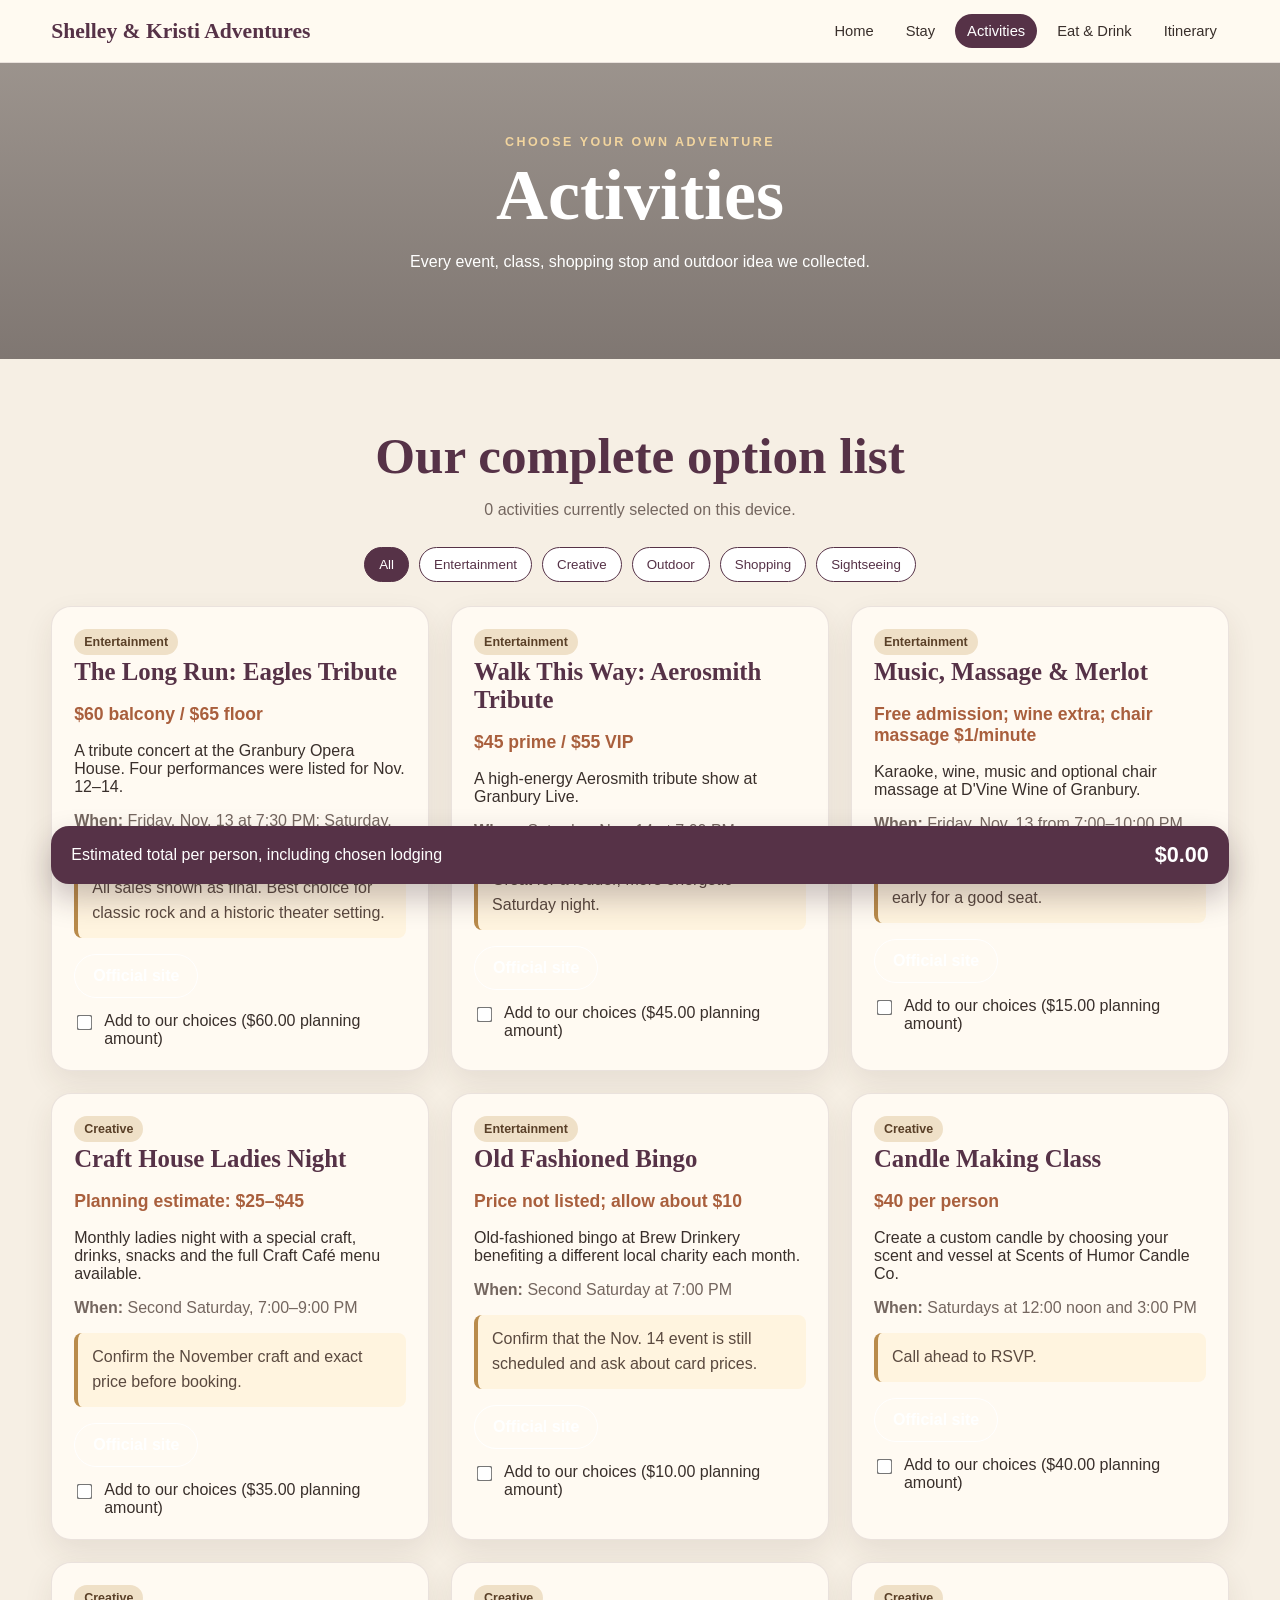
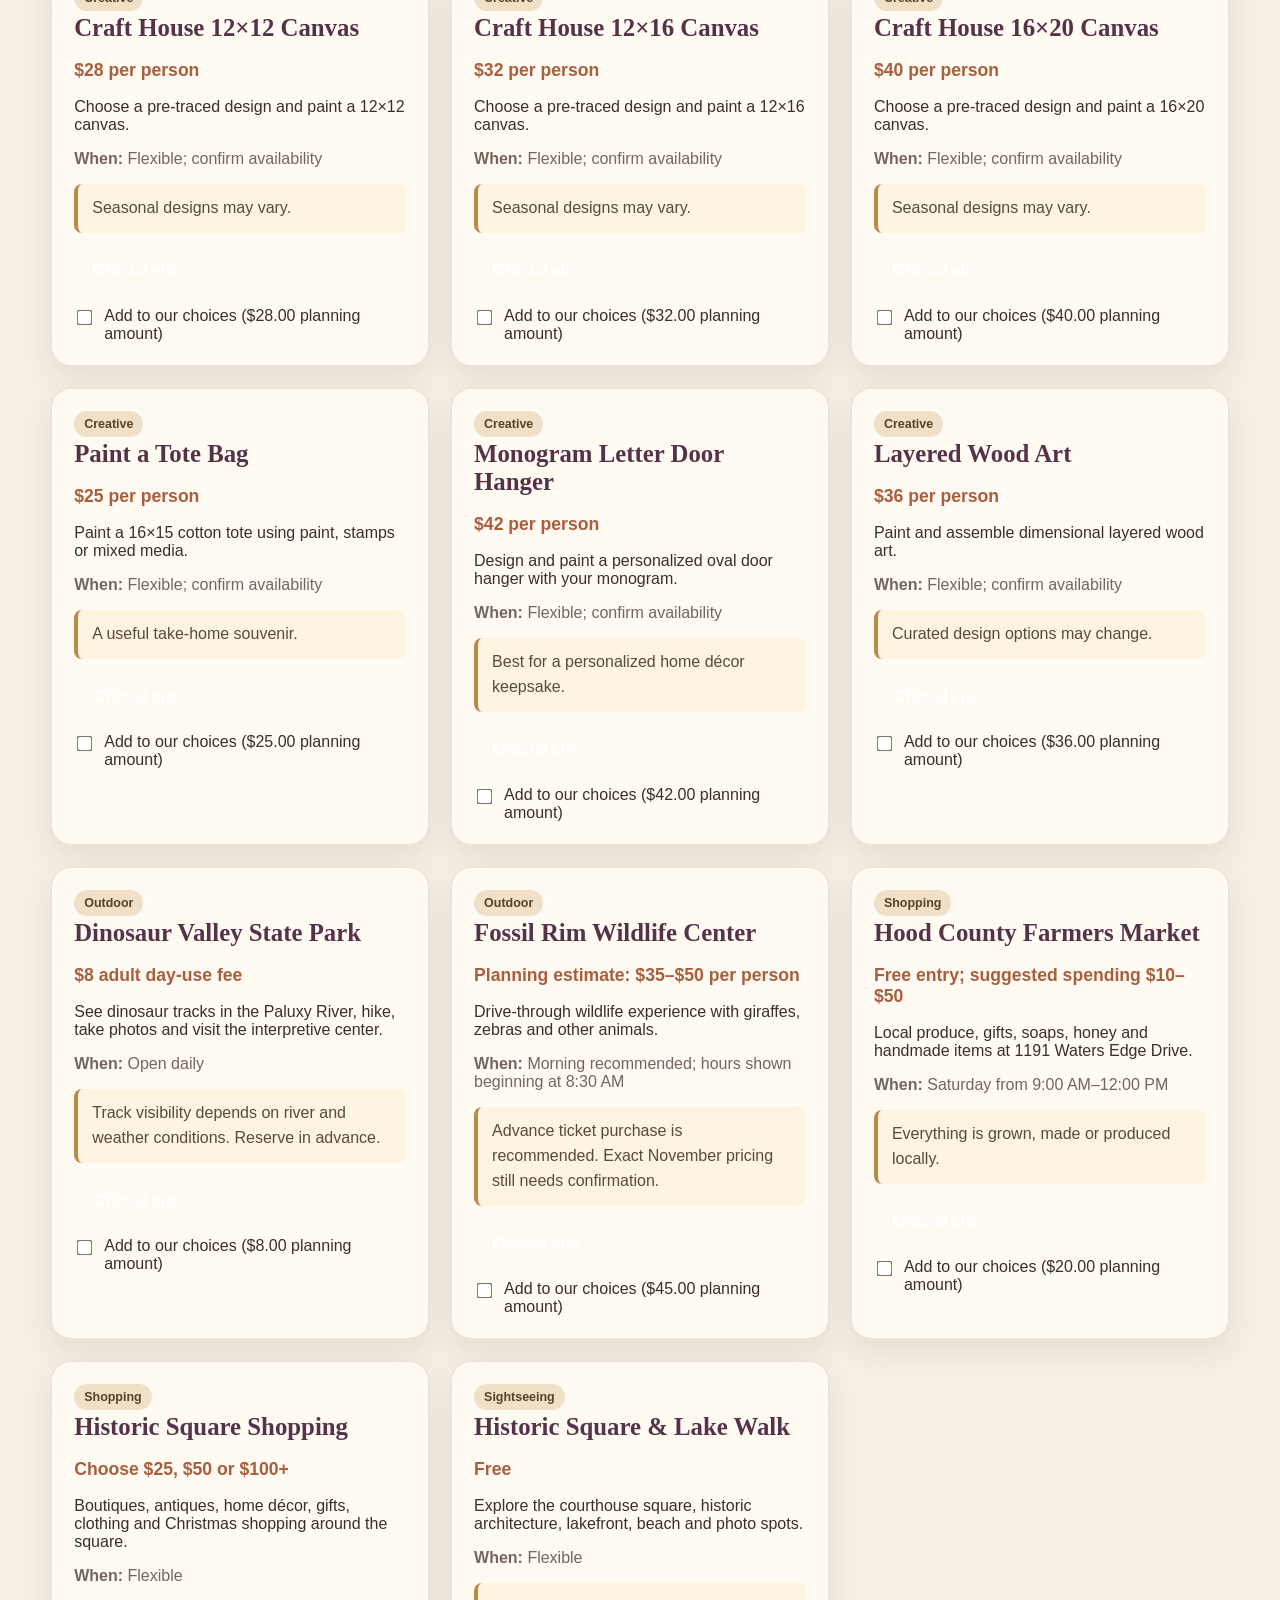
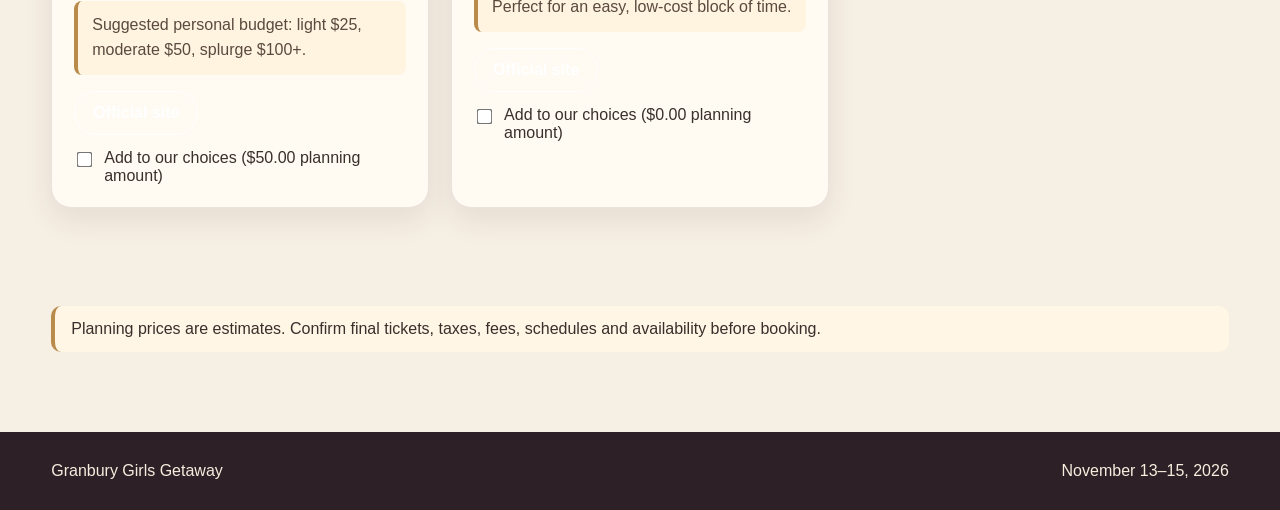
==== activities.html @ 243483af "Add files via upload" ====
<!doctype html><html lang="en"><head><meta charset="utf-8"><meta name="viewport" content="width=device-width,initial-scale=1"><title>Activities | Granbury Girls Getaway</title><link rel="stylesheet" href="styles.css"></head><body>
<header class="site-header"><div class="container nav"><a class="brand" href="index.html">Shelley &amp; Kristi Adventures</a><button class="menu-toggle" id="menu-toggle" type="button">☰</button><nav class="nav-links" id="nav-links"><a href="index.html">Home</a><a href="stay.html">Stay</a><a class="active" href="activities.html">Activities</a><a href="food.html">Eat &amp; Drink</a><a href="itinerary.html">Itinerary</a></nav></div></header>
<main><section class="hero-mini"><div class="container"><div class="eyebrow">Choose your own adventure</div><h1>Activities</h1><p>Every event, class, shopping stop and outdoor idea we collected.</p></div></section>
<section><div class="container"><div class="section-title"><h2>Our complete option list</h2><p class="muted"><span id="choice-count">0</span> activities currently selected on this device.</p></div><div id="category-toolbar" class="toolbar"></div><div id="activity-list" class="grid grid-3"></div><div class="total-box"><span>Estimated total per person, including chosen lodging</span><strong id="trip-total">$0.00</strong></div><p class="notice">Planning prices are estimates. Confirm final tickets, taxes, fees, schedules and availability before booking.</p></div></section></main>
<footer class="footer"><div class="container footer-inner"><span>Granbury Girls Getaway</span><span>November 13–15, 2026</span></div></footer><script src="app.js"></script></body></html>
---- styles.css ----
:root{
  --cream:#f7efe3; --paper:#fffaf2; --plum:#563247; --gold:#b98b4b;
  --rust:#a95f3d; --sage:#6f7b63; --ink:#392f2b; --muted:#74665f;
}
*{box-sizing:border-box}
html{scroll-behavior:smooth}
body{margin:0;font-family:Inter,Arial,sans-serif;background:var(--cream);color:var(--ink)}
a{color:inherit}
img{max-width:100%;display:block}
.container{width:min(1180px,92%);margin:auto}
.site-header{position:sticky;top:0;z-index:50;background:rgba(255,250,242,.96);backdrop-filter:blur(8px);border-bottom:1px solid rgba(86,50,71,.12)}
.nav{display:flex;align-items:center;justify-content:space-between;padding:14px 0;gap:20px}
.brand{font-family:Georgia,serif;color:var(--plum);font-size:1.35rem;font-weight:700}
.nav-links{display:flex;flex-wrap:wrap;gap:8px}
.nav-links a{padding:9px 12px;border-radius:999px;text-decoration:none;font-size:.92rem}
.nav-links a:hover,.nav-links a.active{background:var(--plum);color:white}
.hero{min-height:72vh;background:linear-gradient(rgba(25,18,20,.36),rgba(25,18,20,.55)),url('assets/hero-shopping.png') center/cover;display:grid;place-items:center;text-align:center;color:white}
.hero-card{max-width:820px;padding:32px;background:rgba(45,28,36,.48);border:1px solid rgba(255,255,255,.25);border-radius:24px}
.eyebrow{text-transform:uppercase;letter-spacing:.2em;font-weight:700;font-size:.78rem;color:#f1d49e}
h1,h2,h3{font-family:Georgia,serif;color:var(--plum)}
.hero h1{color:white;font-size:clamp(2.7rem,7vw,5.8rem);margin:.3rem 0}
.hero p{font-size:1.12rem;line-height:1.6}
.btn{display:inline-flex;align-items:center;justify-content:center;gap:8px;padding:12px 18px;border:none;border-radius:999px;background:var(--plum);color:white;text-decoration:none;font-weight:700;cursor:pointer}
.btn.secondary{background:transparent;border:1px solid currentColor}
.btn.gold{background:var(--gold);color:#261b16}
.hero-actions{display:flex;gap:12px;justify-content:center;flex-wrap:wrap;margin-top:22px}
section{padding:64px 0}
.section-title{text-align:center;max-width:760px;margin:0 auto 28px}
.section-title h2{font-size:clamp(2rem,4vw,3.2rem);margin:.2rem 0}
.grid{display:grid;gap:22px}
.grid-3{grid-template-columns:repeat(3,1fr)}
.grid-2{grid-template-columns:repeat(2,1fr)}
.card{background:var(--paper);border:1px solid rgba(86,50,71,.12);border-radius:20px;overflow:hidden;box-shadow:0 12px 30px rgba(64,43,34,.09)}
.card-body{padding:22px}
.card h3{margin:.2rem 0 .5rem;font-size:1.55rem}
.badge{display:inline-block;padding:6px 10px;border-radius:999px;background:#efe0c7;color:#5a4028;font-size:.78rem;font-weight:700}
.price{font-size:1.1rem;font-weight:800;color:var(--rust)}
.muted{color:var(--muted)}
.card-actions{display:flex;gap:10px;flex-wrap:wrap;margin-top:16px}
.checkrow{display:flex;align-items:flex-start;gap:10px;margin-top:14px}
.checkrow input{margin-top:4px;transform:scale(1.2)}
.panel{background:var(--paper);border-radius:22px;padding:24px;border:1px solid rgba(86,50,71,.12)}
.toolbar{display:flex;gap:10px;flex-wrap:wrap;justify-content:center;margin-bottom:24px}
.toolbar button{border:1px solid var(--plum);background:white;color:var(--plum);padding:9px 14px;border-radius:999px;cursor:pointer}
.toolbar button.active{background:var(--plum);color:white}
.total-box{position:sticky;bottom:16px;margin:24px auto 0;background:var(--plum);color:white;padding:16px 20px;border-radius:18px;display:flex;justify-content:space-between;gap:16px;align-items:center;box-shadow:0 14px 30px rgba(40,20,30,.25)}
.total-box strong{font-size:1.35rem}
.itinerary-day{min-height:180px}
.itinerary-list{list-style:none;padding:0;margin:0}
.itinerary-list li{display:flex;justify-content:space-between;gap:10px;padding:10px 0;border-bottom:1px dashed rgba(86,50,71,.2)}
.hero-mini{padding:72px 0;background:linear-gradient(rgba(30,20,20,.42),rgba(30,20,20,.55)),url('assets/fall-road.jpg') center/cover;color:white;text-align:center}
.hero-mini h1{color:white;font-size:clamp(2.4rem,6vw,4.5rem);margin:.3rem 0}
.footer{background:#2d2026;color:#f8eddf;padding:30px 0;text-align:center}
.countdown{display:grid;grid-template-columns:repeat(4,1fr);gap:10px;max-width:560px;margin:22px auto}
.countdown div{background:rgba(255,255,255,.12);padding:14px;border-radius:14px}
.countdown strong{display:block;font-size:1.7rem}
.profiles{display:grid;grid-template-columns:1fr 1fr;gap:24px;align-items:center}
.profile{display:flex;gap:18px;align-items:center;background:var(--paper);padding:18px;border-radius:18px}
.profile img{width:110px;height:110px;border-radius:50%;object-fit:cover}
.notice{padding:14px 16px;border-left:4px solid var(--gold);background:#fff6e6;border-radius:10px}
@media(max-width:850px){
  .grid-3,.grid-2,.profiles{grid-template-columns:1fr}
  .nav{align-items:flex-start;flex-direction:column}
  .countdown{grid-template-columns:repeat(2,1fr)}
  .hero{min-height:64vh}
}


/* ===== PROFESSIONAL HOMEPAGE REDESIGN ===== */

body {
  background: #f6efe4;
}

.brand {
  text-decoration: none;
}

.menu-toggle {
  display: none;
  border: 1px solid rgba(86,50,71,.2);
  background: #fffaf2;
  color: var(--plum);
  border-radius: 10px;
  padding: 8px 11px;
  font-size: 1.2rem;
  cursor: pointer;
}

.home-hero {
  position: relative;
  min-height: 78vh;
  background-image: url("assets/hero-shopping.png");
  background-position: center;
  background-size: cover;
  overflow: hidden;
}

.hero-overlay {
  position: absolute;
  inset: 0;
  background:
    linear-gradient(90deg, rgba(30,20,24,.78), rgba(30,20,24,.34)),
    linear-gradient(0deg, rgba(30,20,24,.48), rgba(30,20,24,.08));
}

.hero-content {
  position: relative;
  z-index: 2;
  display: flex;
  min-height: 78vh;
  flex-direction: column;
  justify-content: center;
  align-items: flex-start;
  text-align: left;
  color: #fff;
  max-width: 1180px;
}

.hero-kicker,
.section-kicker {
  text-transform: uppercase;
  letter-spacing: .18em;
  font-weight: 800;
  font-size: .78rem;
}

.hero-kicker {
  color: #efd19a;
}

.home-hero h1 {
  max-width: 760px;
  margin: .45rem 0 .8rem;
  color: #fff;
  font-size: clamp(3rem, 7vw, 6.5rem);
  line-height: .98;
}

.home-hero p {
  max-width: 680px;
  margin: 0;
  font-size: clamp(1rem, 2vw, 1.25rem);
  line-height: 1.7;
}

.home-hero .countdown {
  margin: 26px 0 0;
  width: min(560px,100%);
}

.home-hero .countdown div {
  background: rgba(255,255,255,.14);
  border: 1px solid rgba(255,255,255,.22);
  backdrop-filter: blur(8px);
  text-align: center;
}

.btn.glass {
  background: rgba(255,255,255,.1);
  border: 1px solid rgba(255,255,255,.72);
  color: #fff;
}

.intro-band {
  padding: 54px 0 36px;
  background: #fffaf2;
}

.intro-copy {
  max-width: 860px;
  text-align: center;
}

.section-kicker {
  color: var(--rust);
}

.intro-copy h2,
.feature-panel h2,
.photo-story-copy h2 {
  font-size: clamp(2rem,4vw,3.35rem);
  margin: .45rem 0 .8rem;
}

.intro-copy p {
  color: var(--muted);
  font-size: 1.06rem;
  line-height: 1.8;
}

.quick-links-section {
  padding: 24px 0 70px;
  background: #fffaf2;
}

.quick-grid {
  display: grid;
  grid-template-columns: repeat(4,1fr);
  gap: 18px;
}

.quick-card {
  position: relative;
  min-height: 300px;
  overflow: hidden;
  border-radius: 22px;
  background-size: cover;
  background-position: center;
  text-decoration: none;
  color: #fff;
  box-shadow: 0 14px 30px rgba(52,35,28,.14);
  transition: transform .25s ease, box-shadow .25s ease;
}

.quick-card:hover {
  transform: translateY(-6px);
  box-shadow: 0 22px 38px rgba(52,35,28,.2);
}

.quick-card-shade {
  position: absolute;
  inset: 0;
  background: linear-gradient(0deg,rgba(28,18,22,.85),rgba(28,18,22,.08));
}

.quick-card-content {
  position: absolute;
  inset: auto 0 0;
  z-index: 2;
  padding: 24px;
}

.quick-icon {
  display: block;
  margin-bottom: 8px;
  font-size: 2rem;
}

.quick-label {
  display: block;
  font-family: Georgia,serif;
  font-size: 1.8rem;
  font-weight: 700;
}

.quick-card small {
  display: block;
  margin-top: 7px;
  line-height: 1.5;
  color: rgba(255,255,255,.88);
}

.quick-stay {
  background-image: url("assets/fall-road.jpg");
}

.quick-activities {
  background-image: url("assets/granbury-street.jpg");
}

.quick-food {
  background-image:
    linear-gradient(rgba(86,50,71,.22),rgba(86,50,71,.22)),
    url("assets/fall-road.jpg");
  background-position: 65% 26%;
}

.quick-itinerary {
  background-image:
    linear-gradient(rgba(86,50,71,.18),rgba(86,50,71,.18)),
    url("assets/hero-shopping.png");
  background-position: 78% center;
}

.planner-preview {
  padding: 72px 0;
  background: #ead9c1;
}

.planner-grid {
  display: grid;
  grid-template-columns: 1.08fr .92fr;
  gap: 24px;
}

.feature-panel {
  padding: 34px;
  border: 1px solid rgba(86,50,71,.11);
  border-radius: 24px;
  background: rgba(255,250,242,.92);
}

.stats-grid {
  display: grid;
  grid-template-columns: repeat(3,1fr);
  gap: 14px;
  margin: 26px 0 18px;
}

.stat-box {
  min-height: 118px;
  padding: 18px;
  border-radius: 16px;
  background: #f2e5d3;
}

.stat-label {
  display: block;
  min-height: 40px;
  color: var(--muted);
  font-size: .84rem;
  line-height: 1.35;
}

.stat-box strong {
  display: block;
  margin-top: 8px;
  color: var(--plum);
  font-size: 1.45rem;
}

.text-link {
  color: var(--plum);
  font-weight: 800;
  text-decoration: none;
}

.text-link:hover {
  color: var(--rust);
}

.mood-panel {
  background: var(--plum);
  color: #fff;
}

.mood-panel h2 {
  color: #fff;
}

.mood-panel .section-kicker {
  color: #efd19a;
}

.mood-panel .text-link {
  color: #f4dba9;
}

.mood-list {
  display: grid;
  grid-template-columns: 1fr 1fr;
  gap: 12px;
  margin: 24px 0 28px;
}

.mood-list span {
  padding: 13px 14px;
  border: 1px solid rgba(255,255,255,.16);
  border-radius: 14px;
  background: rgba(255,255,255,.08);
}

.photo-story {
  display: grid;
  grid-template-columns: 1.25fr .75fr;
  min-height: 520px;
  padding: 0;
  background: #fffaf2;
}

.photo-story-image {
  min-height: 520px;
  background: url("assets/granbury-street.jpg") center/cover;
}

.photo-story-copy {
  display: flex;
  flex-direction: column;
  justify-content: center;
  align-items: flex-start;
  padding: 56px;
}

.photo-story-copy p {
  color: var(--muted);
  line-height: 1.75;
  margin-bottom: 24px;
}

.closing-banner {
  padding: 54px 0;
  background: var(--plum);
  color: #fff;
  text-align: center;
}

.closing-banner p {
  margin: 0;
  font-family: Georgia,serif;
  font-size: clamp(1.8rem,4vw,3.2rem);
  font-style: italic;
}

.closing-banner span {
  display: block;
  margin-top: 12px;
  color: #e6c887;
  text-transform: uppercase;
  letter-spacing: .2em;
  font-size: .78rem;
  font-weight: 800;
}

.footer-inner {
  display: flex;
  justify-content: space-between;
  gap: 16px;
}

@media (max-width: 1000px) {
  .quick-grid {
    grid-template-columns: repeat(2,1fr);
  }

  .planner-grid,
  .photo-story {
    grid-template-columns: 1fr;
  }

  .photo-story-image {
    min-height: 400px;
  }
}

@media (max-width: 760px) {
  .menu-toggle {
    display: block;
  }

  .nav {
    flex-direction: row;
    align-items: center;
  }

  .nav-links {
    display: none;
    width: 100%;
    flex-direction: column;
    padding-top: 10px;
  }

  .nav-links.open {
    display: flex;
  }

  .site-header .container {
    flex-wrap: wrap;
  }

  .home-hero,
  .hero-content {
    min-height: 72vh;
  }

  .hero-content {
    align-items: center;
    text-align: center;
  }

  .home-hero .countdown {
    margin-left: auto;
    margin-right: auto;
  }

  .quick-grid,
  .stats-grid,
  .mood-list {
    grid-template-columns: 1fr;
  }

  .quick-card {
    min-height: 240px;
  }

  .feature-panel,
  .photo-story-copy {
    padding: 28px 22px;
  }

  .footer-inner {
    flex-direction: column;
  }
}


/* ===== FACEBOOK EVENT ===== */

.facebook-btn {
  background: #1877f2;
  color: #fff;
}

.facebook-btn:hover {
  background: #0f63d4;
}

.facebook-event-section {
  padding: 54px 0;
  background: #fffaf2;
}

.facebook-event-card {
  display: grid;
  grid-template-columns: auto 1fr auto;
  align-items: center;
  gap: 22px;
  padding: 26px 30px;
  border: 1px solid rgba(24,119,242,.16);
  border-radius: 22px;
  background: #f7fbff;
  box-shadow: 0 12px 28px rgba(39,66,104,.08);
}

.facebook-event-icon {
  display: grid;
  place-items: center;
  width: 58px;
  height: 58px;
  border-radius: 16px;
  background: #1877f2;
  color: #fff;
  font-family: Arial, Helvetica, sans-serif;
  font-size: 2rem;
  font-weight: 800;
}

.facebook-event-copy h2 {
  margin: .25rem 0 .45rem;
  font-size: clamp(1.8rem,3vw,2.6rem);
}

.facebook-event-copy p {
  margin: 0;
  color: var(--muted);
  line-height: 1.7;
}

@media (max-width: 760px) {
  .facebook-event-card {
    grid-template-columns: 1fr;
    text-align: center;
  }

  .facebook-event-icon {
    margin: 0 auto;
  }

  .facebook-event-card .btn {
    width: 100%;
  }
}


/* ===== FINAL REDESIGN OVERRIDES ===== */
.hero-content-right{
  align-items:flex-end;
  text-align:right;
  margin-left:auto;
  padding-left:48%;
  padding-right:2%;
}
.hero-content-right h1,
.hero-content-right p{
  margin-left:auto;
}
.hero-content-right .countdown{
  margin-left:auto;
  margin-right:0;
}
.hero-actions-right{
  width:100%;
  justify-content:flex-end;
}
.home-hero .hero-overlay{
  background:
    linear-gradient(90deg, rgba(20,14,16,.04) 0%, rgba(20,14,16,.10) 38%, rgba(20,14,16,.72) 67%, rgba(20,14,16,.88) 100%),
    linear-gradient(0deg, rgba(20,14,16,.28), rgba(20,14,16,.05));
}
.card-note{
  padding:12px 14px;
  border-left:4px solid var(--gold);
  border-radius:8px;
  background:#fff4df;
  color:#5a493f;
  line-height:1.55;
}
.pros-cons{
  display:grid;
  grid-template-columns:1fr 1fr;
  gap:14px;
  margin:18px 0;
}
.pros-cons > div{
  padding:14px;
  border-radius:12px;
  background:#f5ead9;
}
.pros-cons ul{
  margin:8px 0 0;
  padding-left:18px;
}
.itinerary-actions{
  display:flex;
  justify-content:center;
  gap:12px;
  flex-wrap:wrap;
  margin-top:24px;
}
.quick-food{
  background-image:
    linear-gradient(rgba(86,50,71,.25),rgba(86,50,71,.25)),
    url("assets/fall-road.jpg");
}
@media(max-width:900px){
  .hero-content-right{
    padding-left:36%;
  }
}
@media(max-width:760px){
  .hero-content-right{
    align-items:center;
    text-align:center;
    padding:24px 4%;
  }
  .hero-content-right .countdown{
    margin-left:auto;
    margin-right:auto;
  }
  .hero-actions-right{
    justify-content:center;
  }
  .home-hero .hero-overlay{
    background:rgba(20,14,16,.58);
  }
  .pros-cons{
    grid-template-columns:1fr;
  }
}
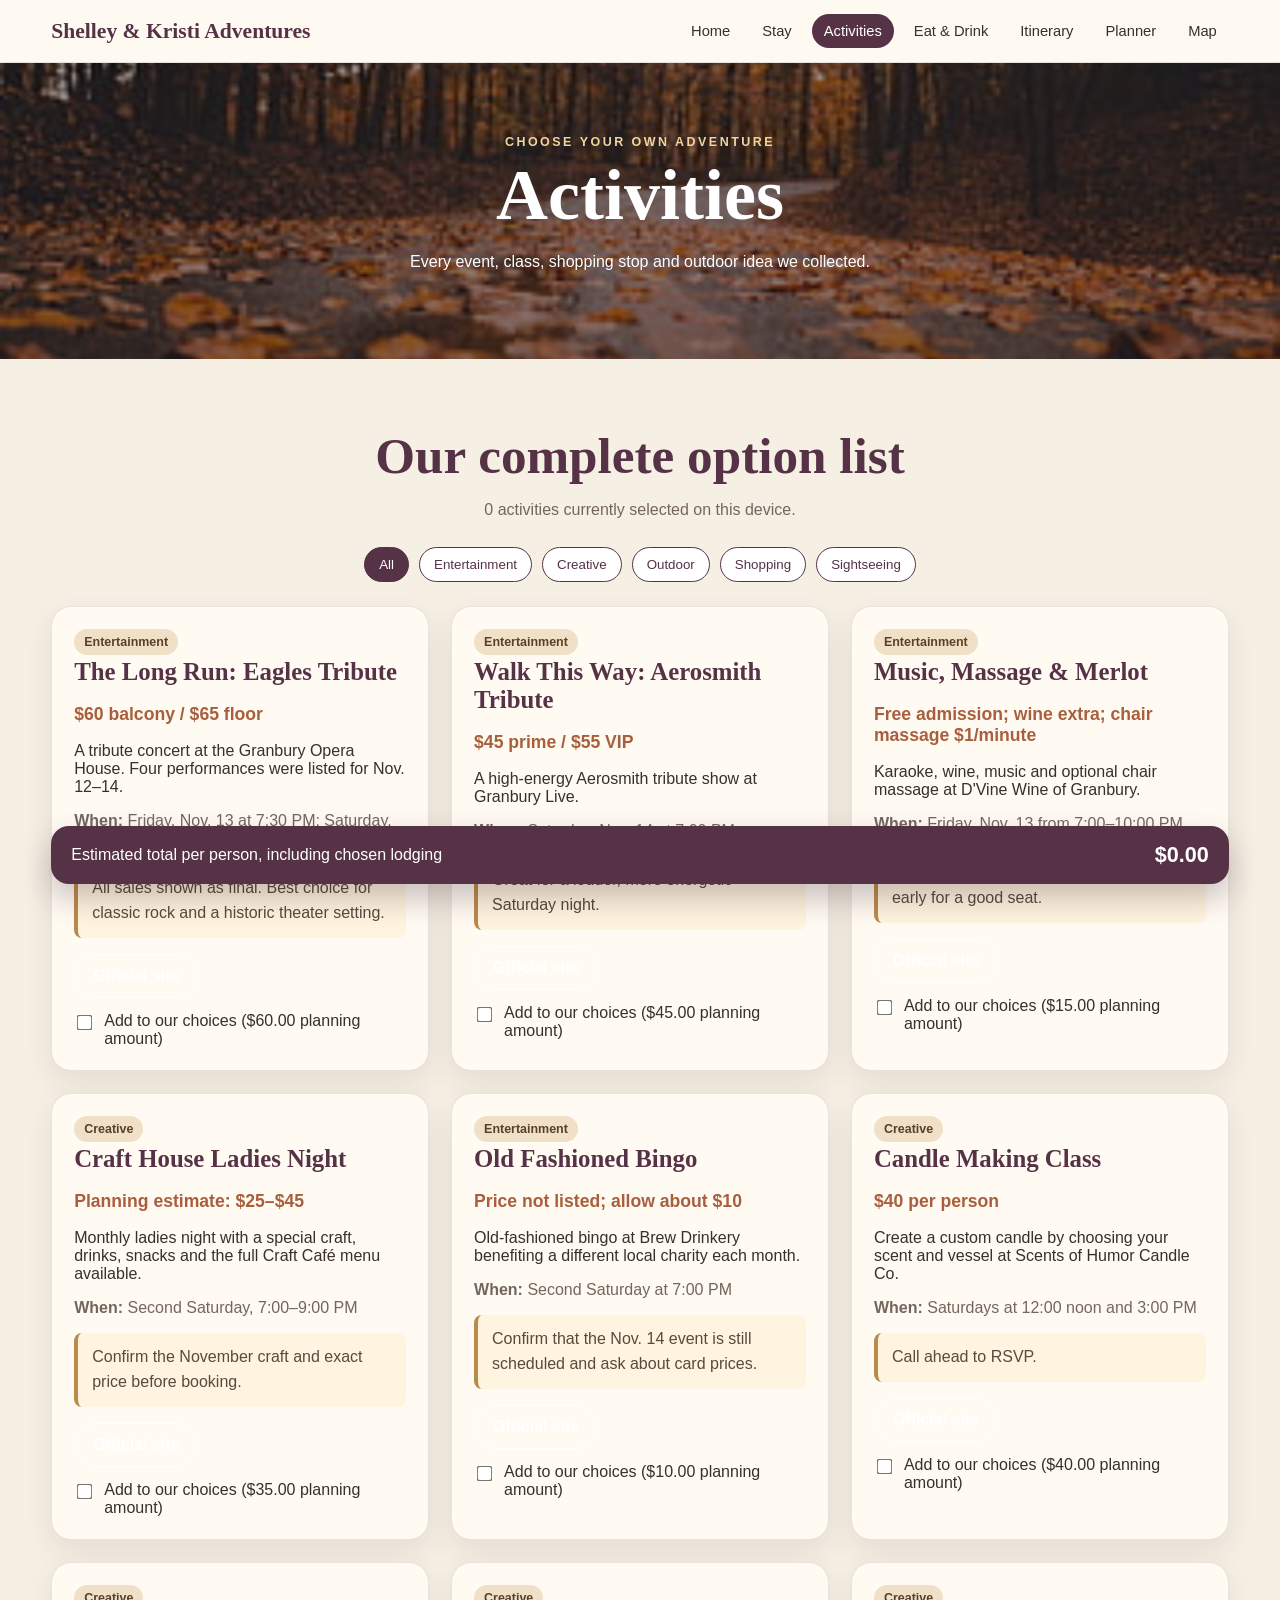
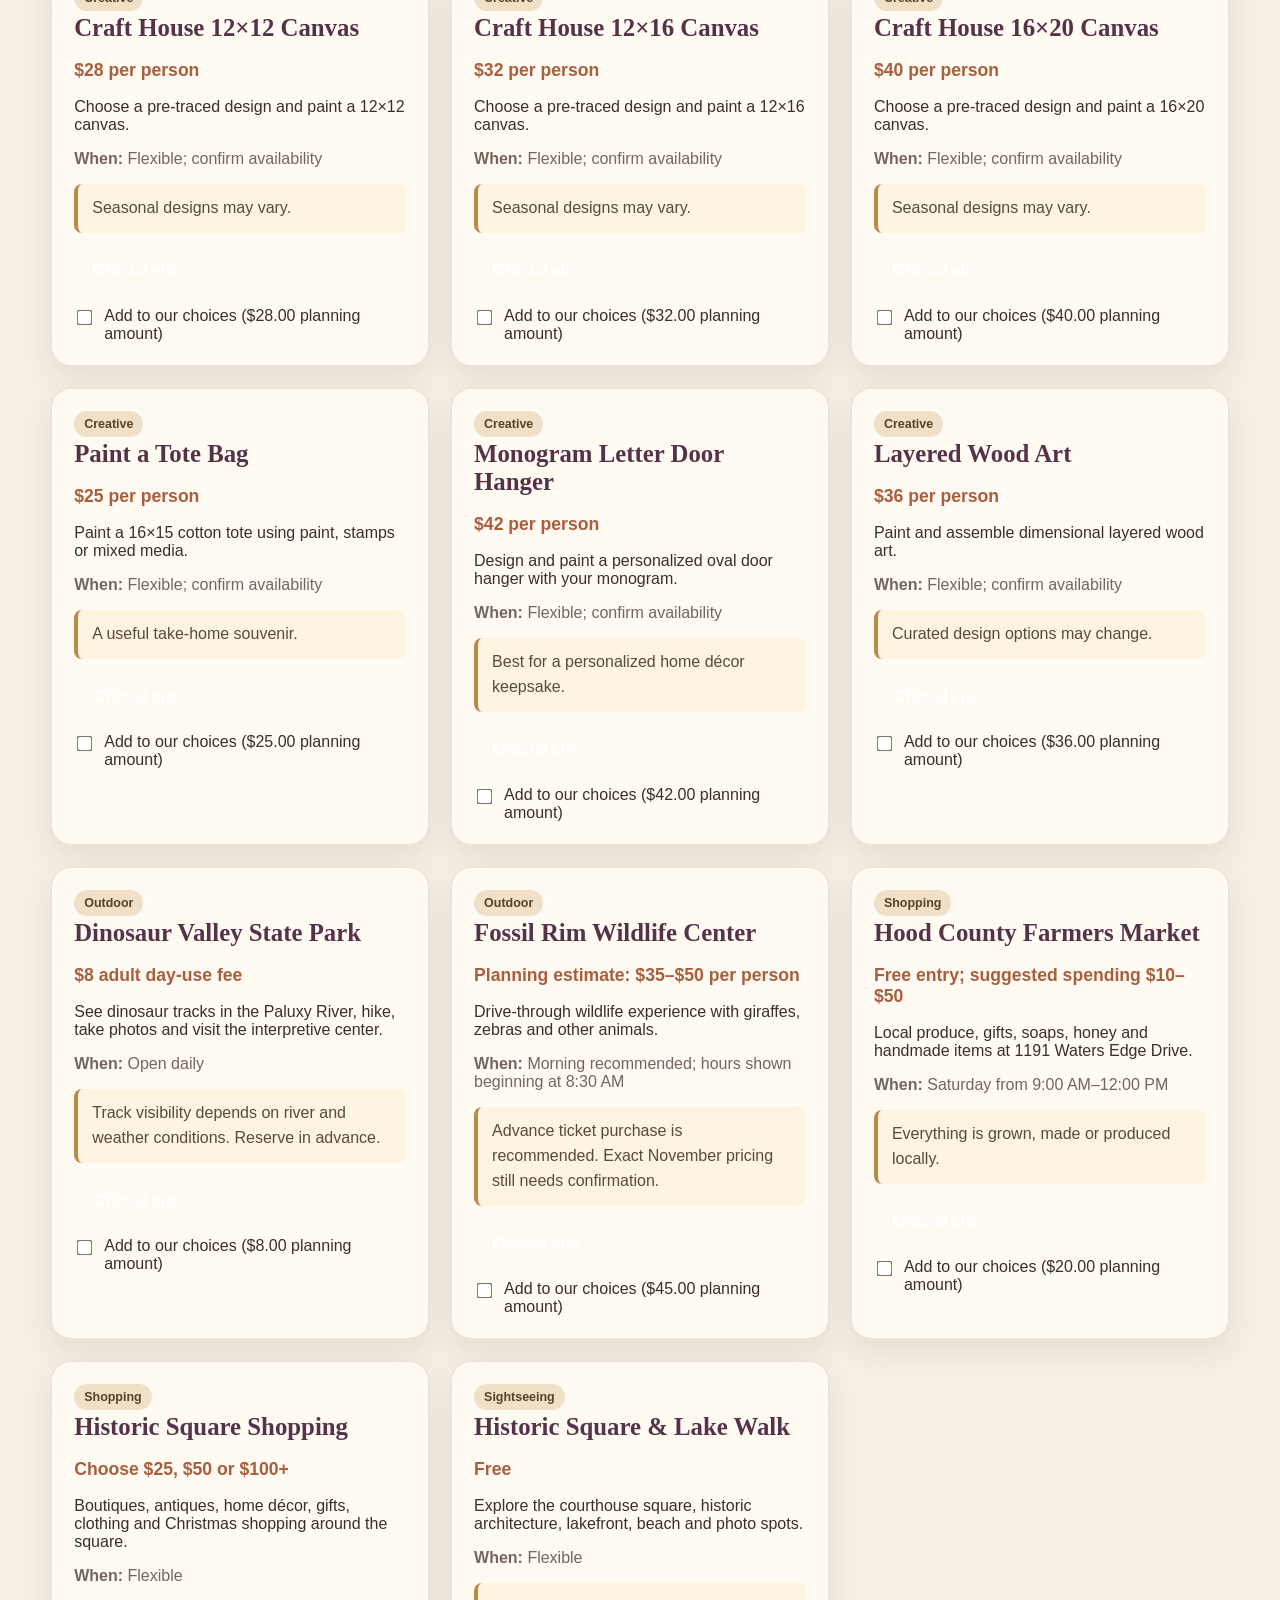
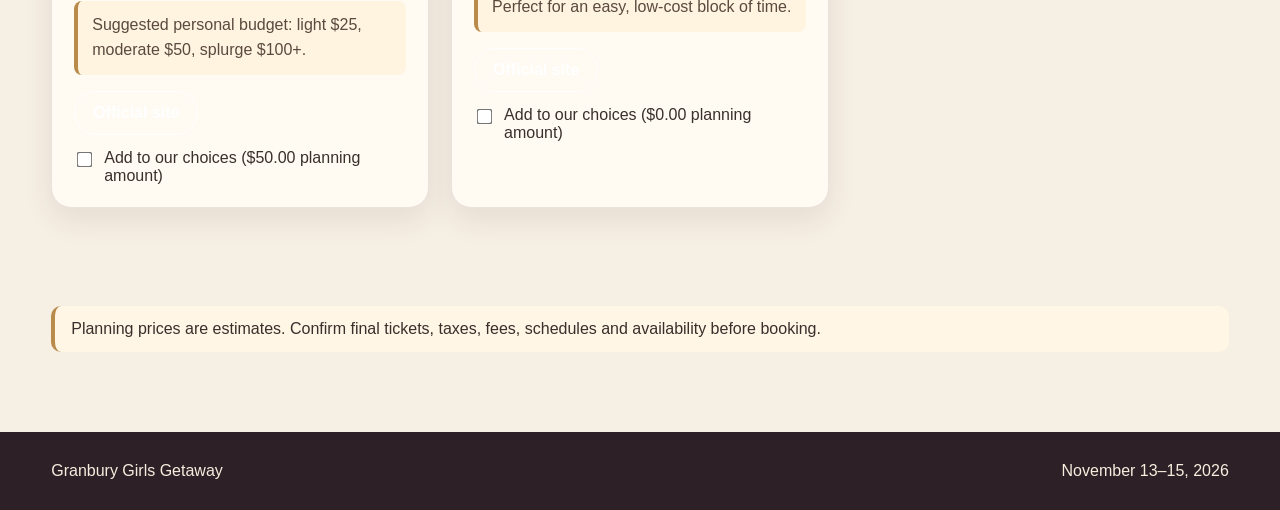
==== commit 4f6c2996: "Add files via upload" ====
--- a/activities.html
+++ b/activities.html
@@ -1,5 +1,5 @@
 <!doctype html><html lang="en"><head><meta charset="utf-8"><meta name="viewport" content="width=device-width,initial-scale=1"><title>Activities | Granbury Girls Getaway</title><link rel="stylesheet" href="styles.css"></head><body>
-<header class="site-header"><div class="container nav"><a class="brand" href="index.html">Shelley &amp; Kristi Adventures</a><button class="menu-toggle" id="menu-toggle" type="button">☰</button><nav class="nav-links" id="nav-links"><a href="index.html">Home</a><a href="stay.html">Stay</a><a class="active" href="activities.html">Activities</a><a href="food.html">Eat &amp; Drink</a><a href="itinerary.html">Itinerary</a></nav></div></header>
+<header class="site-header"><div class="container nav"><a class="brand" href="index.html">Shelley &amp; Kristi Adventures</a><button class="menu-toggle" id="menu-toggle" type="button">☰</button><nav class="nav-links" id="nav-links"><a href="index.html">Home</a><a href="stay.html">Stay</a><a class="active" href="activities.html">Activities</a><a href="food.html">Eat &amp; Drink</a><a href="itinerary.html">Itinerary</a><a href="planner.html">Planner</a><a href="map.html">Map</a></nav></div></header>
 <main><section class="hero-mini"><div class="container"><div class="eyebrow">Choose your own adventure</div><h1>Activities</h1><p>Every event, class, shopping stop and outdoor idea we collected.</p></div></section>
 <section><div class="container"><div class="section-title"><h2>Our complete option list</h2><p class="muted"><span id="choice-count">0</span> activities currently selected on this device.</p></div><div id="category-toolbar" class="toolbar"></div><div id="activity-list" class="grid grid-3"></div><div class="total-box"><span>Estimated total per person, including chosen lodging</span><strong id="trip-total">$0.00</strong></div><p class="notice">Planning prices are estimates. Confirm final tickets, taxes, fees, schedules and availability before booking.</p></div></section></main>
 <footer class="footer"><div class="container footer-inner"><span>Granbury Girls Getaway</span><span>November 13–15, 2026</span></div></footer><script src="app.js"></script></body></html>
--- a/styles.css
+++ b/styles.css
@@ -15,7 +15,7 @@
 .nav-links{display:flex;flex-wrap:wrap;gap:8px}
 .nav-links a{padding:9px 12px;border-radius:999px;text-decoration:none;font-size:.92rem}
 .nav-links a:hover,.nav-links a.active{background:var(--plum);color:white}
-.hero{min-height:72vh;background:linear-gradient(rgba(25,18,20,.36),rgba(25,18,20,.55)),url('assets/hero-shopping.png') center/cover;display:grid;place-items:center;text-align:center;color:white}
+.hero{min-height:72vh;background:linear-gradient(rgba(25,18,20,.36),rgba(25,18,20,.55)),url('hero-shopping.png') center/cover;display:grid;place-items:center;text-align:center;color:white}
 .hero-card{max-width:820px;padding:32px;background:rgba(45,28,36,.48);border:1px solid rgba(255,255,255,.25);border-radius:24px}
 .eyebrow{text-transform:uppercase;letter-spacing:.2em;font-weight:700;font-size:.78rem;color:#f1d49e}
 h1,h2,h3{font-family:Georgia,serif;color:var(--plum)}
@@ -49,7 +49,7 @@
 .itinerary-day{min-height:180px}
 .itinerary-list{list-style:none;padding:0;margin:0}
 .itinerary-list li{display:flex;justify-content:space-between;gap:10px;padding:10px 0;border-bottom:1px dashed rgba(86,50,71,.2)}
-.hero-mini{padding:72px 0;background:linear-gradient(rgba(30,20,20,.42),rgba(30,20,20,.55)),url('assets/fall-road.jpg') center/cover;color:white;text-align:center}
+.hero-mini{padding:72px 0;background:linear-gradient(rgba(30,20,20,.42),rgba(30,20,20,.55)),url('fall-road.jpg') center/cover;color:white;text-align:center}
 .hero-mini h1{color:white;font-size:clamp(2.4rem,6vw,4.5rem);margin:.3rem 0}
 .footer{background:#2d2026;color:#f8eddf;padding:30px 0;text-align:center}
 .countdown{display:grid;grid-template-columns:repeat(4,1fr);gap:10px;max-width:560px;margin:22px auto}
@@ -91,7 +91,7 @@
 .home-hero {
   position: relative;
   min-height: 78vh;
-  background-image: url("assets/hero-shopping.png");
+  background-image: url("hero-shopping.png");
   background-position: center;
   background-size: cover;
   overflow: hidden;
@@ -253,24 +253,24 @@
 }
 
 .quick-stay {
-  background-image: url("assets/fall-road.jpg");
+  background-image: url("fall-road.jpg");
 }
 
 .quick-activities {
-  background-image: url("assets/granbury-street.jpg");
+  background-image: url("granbury-street.jpg");
 }
 
 .quick-food {
   background-image:
     linear-gradient(rgba(86,50,71,.22),rgba(86,50,71,.22)),
-    url("assets/fall-road.jpg");
+    url("fall-road.jpg");
   background-position: 65% 26%;
 }
 
 .quick-itinerary {
   background-image:
     linear-gradient(rgba(86,50,71,.18),rgba(86,50,71,.18)),
-    url("assets/hero-shopping.png");
+    url("hero-shopping.png");
   background-position: 78% center;
 }
 
@@ -372,7 +372,7 @@
 
 .photo-story-image {
   min-height: 520px;
-  background: url("assets/granbury-street.jpg") center/cover;
+  background: url("granbury-street.jpg") center/cover;
 }
 
 .photo-story-copy {
@@ -621,7 +621,7 @@
 .quick-food{
   background-image:
     linear-gradient(rgba(86,50,71,.25),rgba(86,50,71,.25)),
-    url("assets/fall-road.jpg");
+    url("fall-road.jpg");
 }
 @media(max-width:900px){
   .hero-content-right{
@@ -648,3 +648,95 @@
     grid-template-columns:1fr;
   }
 }
+
+
+/* ===== PLANNER, MAP & TIMEZONE UPGRADES ===== */
+.countdown-zone{
+  width:100%;
+  margin-top:10px;
+  color:#f4dfb8;
+  font-size:.86rem;
+  font-weight:700;
+  text-align:inherit;
+}
+.planner-tools-grid{
+  display:grid;
+  grid-template-columns:1fr 1fr;
+  gap:24px;
+}
+.checklist{
+  display:grid;
+  gap:10px;
+  margin-top:18px;
+}
+.checklist-row{
+  display:flex;
+  gap:12px;
+  align-items:flex-start;
+  padding:13px 14px;
+  border:1px solid rgba(86,50,71,.12);
+  border-radius:12px;
+  background:#fffaf2;
+  cursor:pointer;
+}
+.checklist-row input{
+  margin-top:4px;
+  transform:scale(1.15);
+}
+.checklist-row span{
+  display:flex;
+  flex-direction:column;
+  gap:3px;
+}
+.checklist-row small{
+  color:var(--muted);
+}
+.share-panel{
+  margin-top:24px;
+}
+.share-actions{
+  display:flex;
+  gap:12px;
+  flex-wrap:wrap;
+  margin-top:18px;
+}
+.file-btn{
+  position:relative;
+  overflow:hidden;
+  cursor:pointer;
+}
+.file-btn input{
+  position:absolute;
+  inset:0;
+  opacity:0;
+  cursor:pointer;
+}
+.map-card{
+  display:flex;
+  flex-direction:column;
+  gap:7px;
+  min-height:150px;
+  padding:22px;
+  border:1px solid rgba(86,50,71,.12);
+  border-radius:18px;
+  background:#fffaf2;
+  text-decoration:none;
+  box-shadow:0 10px 24px rgba(64,43,34,.07);
+  transition:transform .2s ease,box-shadow .2s ease;
+}
+.map-card:hover{
+  transform:translateY(-4px);
+  box-shadow:0 16px 30px rgba(64,43,34,.12);
+}
+.map-card strong{
+  color:var(--plum);
+  font-family:Georgia,serif;
+  font-size:1.35rem;
+}
+.map-card span{
+  color:var(--muted);
+  line-height:1.5;
+}
+@media(max-width:800px){
+  .planner-tools-grid{grid-template-columns:1fr}
+}
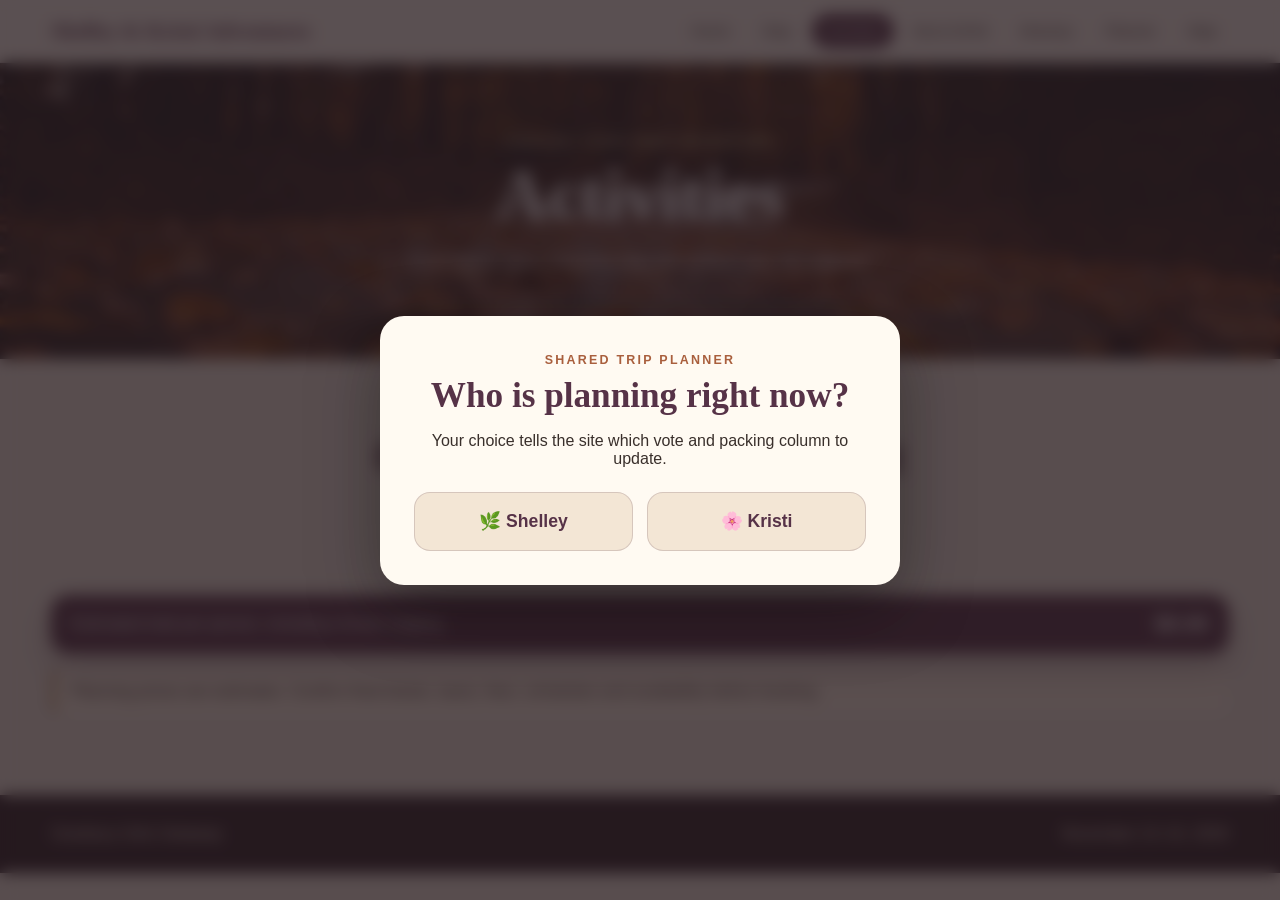
==== commit f588b127: "Add files via upload" ====
--- a/activities.html
+++ b/activities.html
@@ -1,5 +1,5 @@
 <!doctype html><html lang="en"><head><meta charset="utf-8"><meta name="viewport" content="width=device-width,initial-scale=1"><title>Activities | Granbury Girls Getaway</title><link rel="stylesheet" href="styles.css"></head><body>
 <header class="site-header"><div class="container nav"><a class="brand" href="index.html">Shelley &amp; Kristi Adventures</a><button class="menu-toggle" id="menu-toggle" type="button">☰</button><nav class="nav-links" id="nav-links"><a href="index.html">Home</a><a href="stay.html">Stay</a><a class="active" href="activities.html">Activities</a><a href="food.html">Eat &amp; Drink</a><a href="itinerary.html">Itinerary</a><a href="planner.html">Planner</a><a href="map.html">Map</a></nav></div></header>
 <main><section class="hero-mini"><div class="container"><div class="eyebrow">Choose your own adventure</div><h1>Activities</h1><p>Every event, class, shopping stop and outdoor idea we collected.</p></div></section>
-<section><div class="container"><div class="section-title"><h2>Our complete option list</h2><p class="muted"><span id="choice-count">0</span> activities currently selected on this device.</p></div><div id="category-toolbar" class="toolbar"></div><div id="activity-list" class="grid grid-3"></div><div class="total-box"><span>Estimated total per person, including chosen lodging</span><strong id="trip-total">$0.00</strong></div><p class="notice">Planning prices are estimates. Confirm final tickets, taxes, fees, schedules and availability before booking.</p></div></section></main>
+<section><div class="container"><div class="section-title"><h2>Our complete option list</h2><p class="muted"><span id="choice-count">0</span> choices Shelley and Kristi both selected.</p></div><div id="category-toolbar" class="toolbar"></div><div id="activity-list" class="grid grid-3"></div><div class="total-box"><span>Estimated total per person, including chosen lodging</span><strong id="trip-total">$0.00</strong></div><p class="notice">Planning prices are estimates. Confirm final tickets, taxes, fees, schedules and availability before booking.</p></div></section></main>
 <footer class="footer"><div class="container footer-inner"><span>Granbury Girls Getaway</span><span>November 13–15, 2026</span></div></footer><script src="app.js"></script></body></html>
--- a/styles.css
+++ b/styles.css
@@ -740,3 +740,157 @@
 @media(max-width:800px){
   .planner-tools-grid{grid-template-columns:1fr}
 }
+
+
+/* ===== SHARED GOOGLE SHEET PLANNER ===== */
+.api-status{
+  position:fixed;
+  right:18px;
+  bottom:18px;
+  z-index:1000;
+  max-width:min(420px,calc(100% - 36px));
+  padding:12px 16px;
+  border-radius:12px;
+  background:#2f2330;
+  color:#fff;
+  box-shadow:0 12px 30px rgba(0,0,0,.24);
+  font-weight:700;
+}
+.api-status[data-state="loading"]{background:#70582f}
+.api-status[data-state="success"]{background:#3e6a4f}
+.api-status[data-state="error"]{background:#8a3434}
+.person-control{
+  border:1px solid rgba(86,50,71,.22);
+  border-radius:999px;
+  background:#fffaf2;
+  color:var(--plum);
+  padding:9px 13px;
+  cursor:pointer;
+  font-weight:800;
+}
+.person-modal{
+  position:fixed;
+  inset:0;
+  z-index:2000;
+  display:grid;
+  place-items:center;
+  padding:22px;
+  background:rgba(35,23,29,.75);
+  backdrop-filter:blur(8px);
+}
+.person-dialog{
+  width:min(520px,100%);
+  padding:34px;
+  border-radius:24px;
+  background:#fffaf2;
+  text-align:center;
+  box-shadow:0 24px 70px rgba(0,0,0,.35);
+}
+.person-dialog h2{font-size:2.2rem;margin:.5rem 0}
+.person-options{
+  display:grid;
+  grid-template-columns:1fr 1fr;
+  gap:14px;
+  margin-top:24px;
+}
+.person-choice{
+  padding:18px;
+  border:1px solid rgba(86,50,71,.18);
+  border-radius:16px;
+  background:#f3e6d5;
+  color:var(--plum);
+  font-size:1.1rem;
+  font-weight:800;
+  cursor:pointer;
+}
+.person-choice:hover{background:var(--plum);color:#fff}
+.vote-summary{
+  display:flex;
+  flex-wrap:wrap;
+  gap:8px;
+  margin:15px 0;
+}
+.vote-summary span{
+  padding:7px 10px;
+  border:1px solid rgba(86,50,71,.14);
+  border-radius:999px;
+  background:#f8efe2;
+  color:var(--muted);
+  font-size:.84rem;
+  font-weight:700;
+}
+.vote-summary span.yes{background:#ead8e2;color:var(--plum)}
+.both-pick{
+  padding:7px 10px;
+  border-radius:999px;
+  background:var(--plum);
+  color:#fff;
+  font-size:.82rem;
+}
+.shared-vote{
+  display:flex;
+  align-items:center;
+  gap:10px;
+  padding:13px;
+  border-radius:12px;
+  background:#f5eadb;
+  font-weight:800;
+}
+.shared-vote input{transform:scale(1.2)}
+.itinerary-add{
+  display:flex;
+  align-items:end;
+  gap:10px;
+  flex-wrap:wrap;
+  margin-top:14px;
+}
+.itinerary-add label{
+  display:flex;
+  flex-direction:column;
+  gap:5px;
+  color:var(--muted);
+  font-size:.85rem;
+  font-weight:700;
+}
+.itinerary-add select{
+  padding:9px 10px;
+  border:1px solid rgba(86,50,71,.25);
+  border-radius:10px;
+  background:#fff;
+}
+.btn.mini{padding:9px 12px;font-size:.82rem}
+.selected-card{
+  outline:3px solid var(--gold);
+  outline-offset:-3px;
+}
+.summary-strip{
+  display:flex;
+  flex-wrap:wrap;
+  gap:12px;
+  margin-top:18px;
+}
+.summary-strip span{
+  flex:1 1 180px;
+  padding:15px;
+  border-radius:14px;
+  background:#f3e6d5;
+  color:var(--muted);
+}
+.summary-strip strong{
+  display:block;
+  color:var(--plum);
+  font-size:1.25rem;
+}
+.itinerary-list li > div{
+  display:flex;
+  flex-direction:column;
+  gap:4px;
+}
+.itinerary-list li small{color:var(--muted)}
+.empty-state{color:var(--muted);font-style:italic}
+@media(max-width:760px){
+  .person-options{grid-template-columns:1fr}
+  .person-control{width:100%}
+  .itinerary-add{align-items:stretch}
+  .itinerary-add label,.itinerary-add select,.itinerary-add .btn{width:100%}
+}
